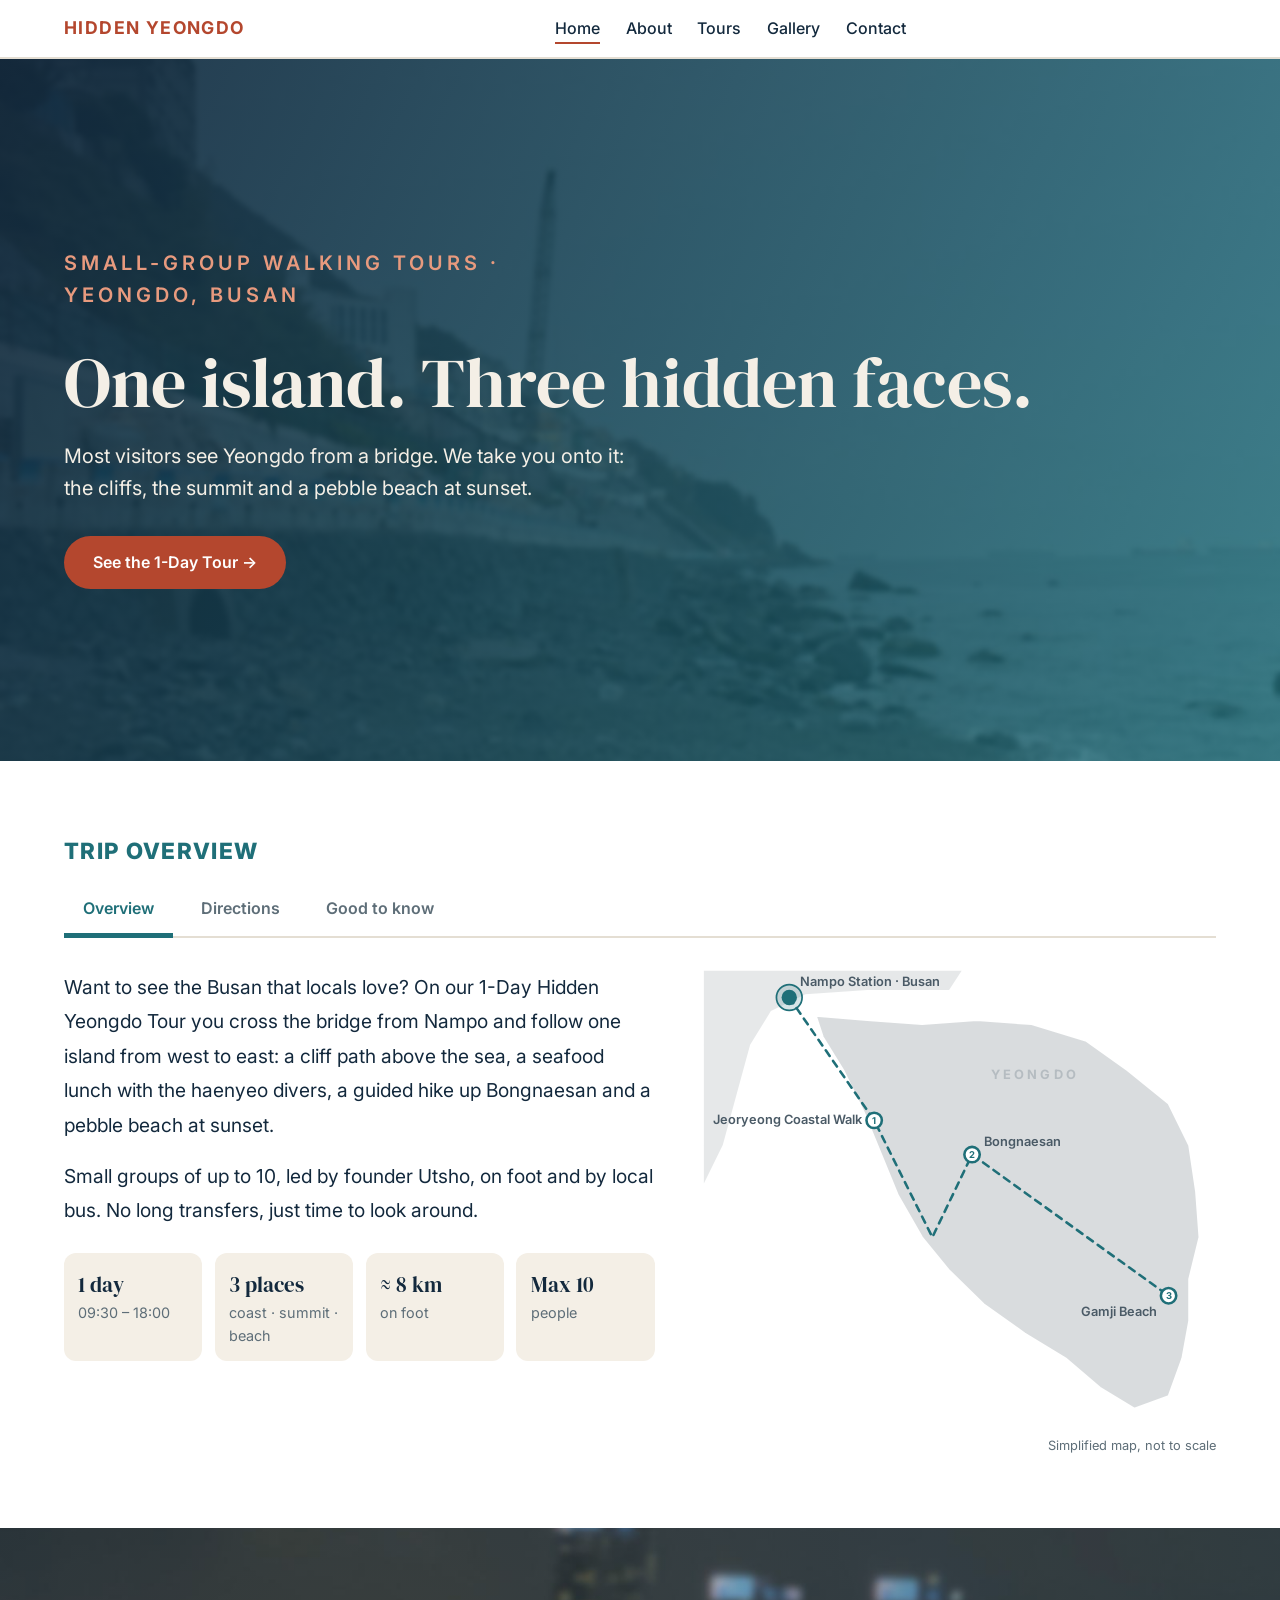
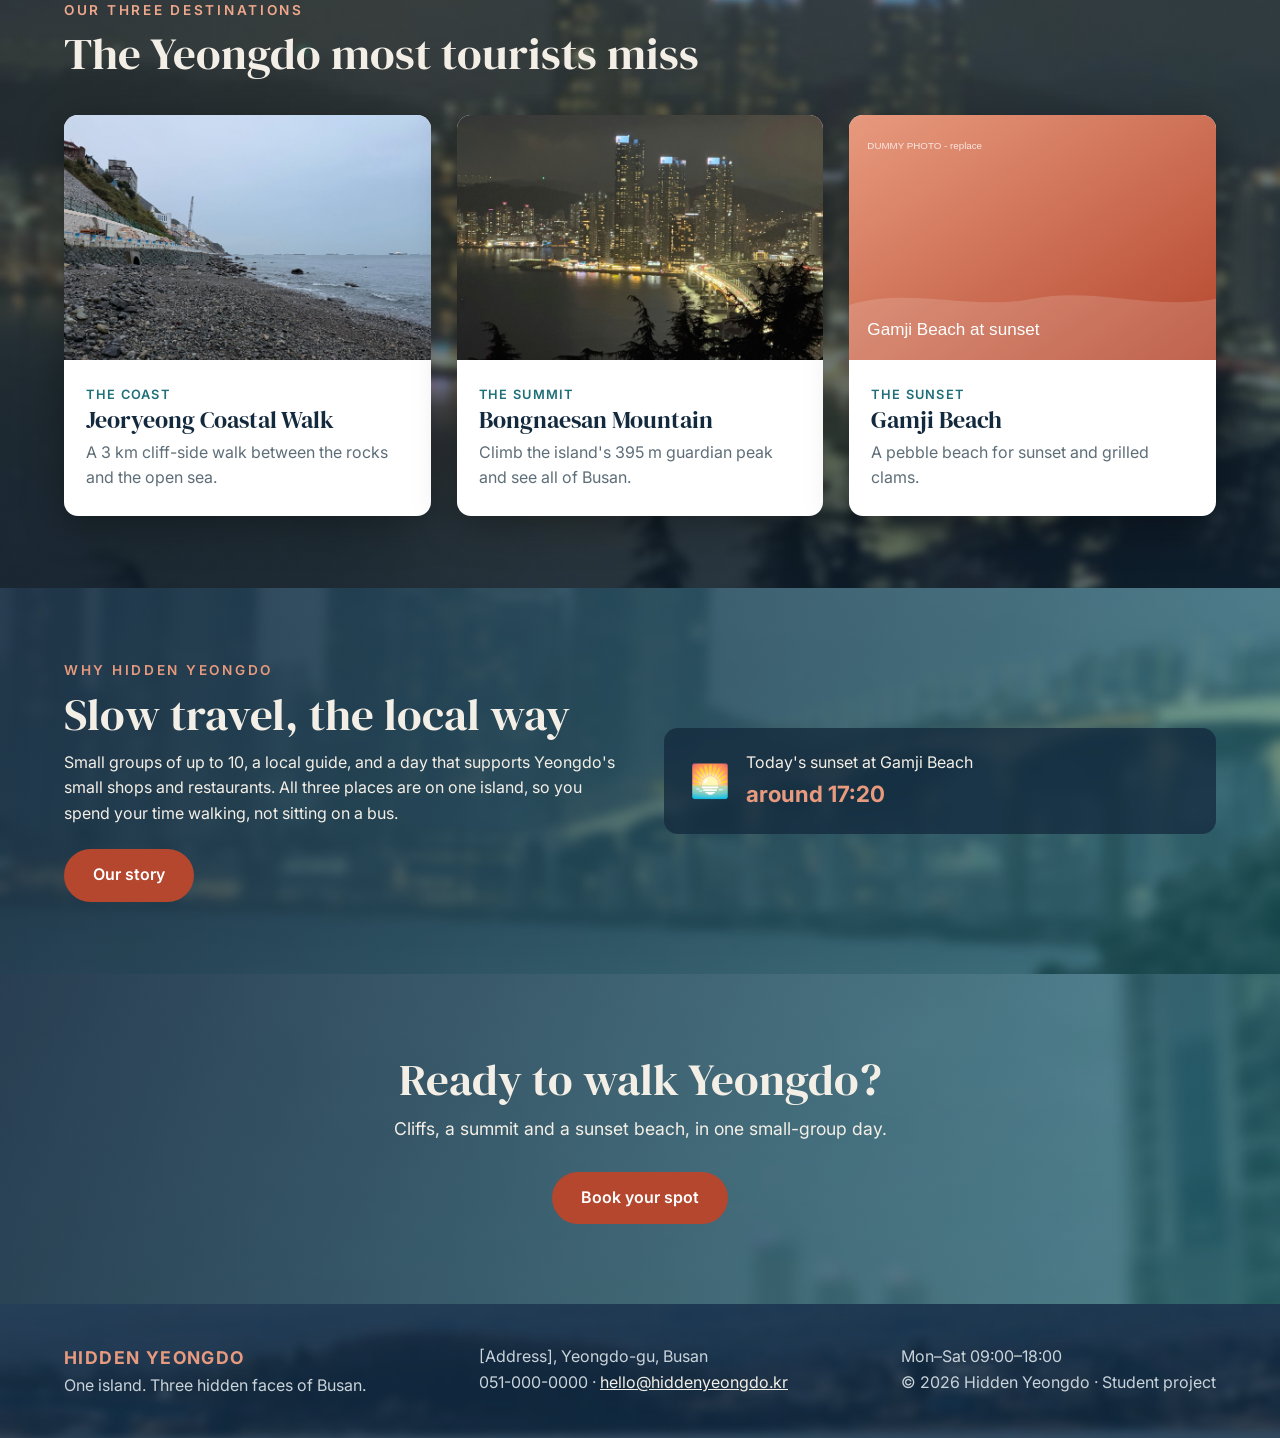
==== index.html @ 2b3ffefa "Add files via upload" ====
<!DOCTYPE html>
<html lang="en">
<head>
  <meta charset="UTF-8">
  <meta name="viewport" content="width=device-width, initial-scale=1.0">
  <title>Hidden Yeongdo | Hidden tours of Yeongdo, Busan</title>
  <meta name="description" content="Small-group walking tours to three hidden places on Yeongdo island, Busan.">
  <link rel="preconnect" href="https://fonts.googleapis.com">
  <link rel="stylesheet" href="https://fonts.googleapis.com/css2?family=DM+Serif+Display&family=Inter:wght@400;500;600;700&display=swap">
  <link rel="icon" href="images/favicon.svg" type="image/svg+xml">
  <link rel="stylesheet" href="css/style.css">
</head>
<body>
  <!-- ===== Shared header (same on every page) ===== -->
  <header class="site-header">
    <nav class="nav container" aria-label="Main navigation">
      <a class="logo" href="index.html">HIDDEN YEONGDO</a>
      <ul class="nav-links">
        <li><a href="index.html" class="active" aria-current="page">Home</a></li>
        <li><a href="about.html">About</a></li>
        <li><a href="packages.html">Tours</a></li>
        <li><a href="gallery.html">Gallery</a></li>
        <li><a href="contact.html">Contact</a></li>
      </ul>
      <div class="nav-tools">
        <button class="menu-btn" type="button" aria-label="Open menu" aria-expanded="false">☰</button>
      </div>
    </nav>
  </header>

  <main>
    <!-- Hero -->
    <section class="hero">
      <div class="container">
        <p class="eyebrow">Small-group walking tours · Yeongdo, Busan</p>
        <h1>One island. Three hidden faces.</h1>
        <p>Most visitors see Yeongdo from a bridge. We take you onto it: the cliffs, the summit and a pebble beach at sunset.</p>
        <a class="btn" href="packages.html">See the 1-Day Tour →</a>
      </div>
    </section>

    <!-- Trip overview: text + route map, with tabs (js/main.js part 10) -->
    <section class="trip-overview">
      <div class="container">
        <p class="eyebrow trip-eyebrow">Trip overview</p>
        <div class="tabs" role="tablist" aria-label="Trip overview">
          <button class="tab active" role="tab" aria-selected="true" aria-controls="tab-overview" id="t-overview">Overview</button>
          <button class="tab" role="tab" aria-selected="false" aria-controls="tab-directions" id="t-directions">Directions</button>
          <button class="tab" role="tab" aria-selected="false" aria-controls="tab-know" id="t-know">Good to know</button>
        </div>
        <div class="trip-grid">
          <div>
            <div class="tab-panel active" id="tab-overview" role="tabpanel" aria-labelledby="t-overview">
              <p class="trip-lead">Want to see the Busan that locals love? On our 1-Day Hidden Yeongdo Tour you cross the bridge from Nampo and follow one island from west to east: a cliff path above the sea, a seafood lunch with the haenyeo divers, a guided hike up Bongnaesan and a pebble beach at sunset.</p>
              <p class="trip-lead">Small groups of up to 10, led by founder Utsho, on foot and by local bus. No long transfers, just time to look around.</p>
              <ul class="trip-facts">
                <li><strong>1 day</strong>09:30 – 18:00</li>
                <li><strong>3 places</strong>coast · summit · beach</li>
                <li><strong>≈ 8 km</strong>on foot</li>
                <li><strong>Max 10</strong>people</li>
              </ul>
            </div>
            <div class="tab-panel" id="tab-directions" role="tabpanel" aria-labelledby="t-directions">
              <ol class="directions">
                <li><span class="dir-num">S</span><div><strong>Nampo Station, Exit 6</strong> (Line 1)<br>Meet your guide, then take a local bus across Yeongdo Bridge to the start of the coastal walk.</div></li>
                <li><span class="dir-num">1</span><div><strong>Jeoryeong Coastal Walk</strong><br>Start at the mosaic wall and walk south along the sea, about 2 hours. The walk ends at Jungni, where we stop for a seafood lunch with the haenyeo divers.</div></li>
                <li><span class="dir-num">2</span><div><strong>Bongnaesan</strong><br>A short ride up to the trailhead, then a guided hike to the 395 m summit and down the east side of the island.</div></li>
                <li><span class="dir-num">3</span><div><strong>Gamji Beach</strong><br>Local bus towards Taejongdae, then the promenade, grilled clams and sunset. Buses run back to Nampo.</div></li>
              </ol>
              <p class="dir-note">Want to plan it yourself? <a href="gallery.html#map-section">See all stops on the live map</a>.</p>
            </div>
            <div class="tab-panel" id="tab-know" role="tabpanel" aria-labelledby="t-know">
              <ul class="know-list">
                <li><strong>Shoes:</strong> trails and pebble beaches, so wear trainers or hiking shoes.</li>
                <li><strong>T-money card:</strong> bus fares are not included; charge your card before you come.</li>
                <li><strong>Rain plan:</strong> in heavy rain we skip the summit and add a café stop on the coast.</li>
                <li><strong>Respect locals:</strong> parts of the route pass homes; we keep groups small and quiet.</li>
              </ul>
            </div>
          </div>
          <figure class="trip-map-wrap">
          <svg class="trip-map" viewBox="0 0 600 537" role="img" aria-label="Map of Yeongdo island with the tour route from Nampo Station to Jeoryeong Coastal Walk, Bongnaesan and Gamji Beach">
            <path d="M0.0,0.0 L304.0,0.0 L288.0,24.4 L192.0,24.4 L120.0,29.3 L80.0,48.8 L56.0,87.8 L40.0,146.4 L24.0,205.0 L0.0,253.8 Z" class="land land-main"/>
            <path d="M132.0,53.7 L192.0,58.6 L256.0,63.4 L320.0,58.6 L384.0,63.4 L448.0,83.0 L496.0,117.1 L544.0,156.2 L568.0,205.0 L576.0,258.6 L580.0,312.3 L568.0,361.1 L568.0,409.9 L560.0,453.8 L544.0,497.8 L504.0,512.4 L464.0,488.0 L424.0,453.8 L376.0,424.6 L328.0,390.4 L288.0,351.4 L256.0,312.3 L228.0,263.5 L208.0,214.7 L188.0,165.9 L164.0,117.1 L140.0,78.1 Z" class="land"/>
            <text x="336.0" y="126.9" class="map-area">YEONGDO</text>
            <path d="M100.8,32.2 L200.0,175.7 L268.0,312.3 L314.4,215.7 L544.0,380.6" class="route"/>
            <circle cx="100.8" cy="32.2" r="15" class="pin-ring"/><circle cx="100.8" cy="32.2" r="9" class="pin"/>
            <text x="112.8" y="18.200000000000003" text-anchor="start" class="map-label">Nampo Station · Busan</text>
            <circle cx="200.0" cy="175.7" r="9" class="stop-dot"/><text x="200.0" y="179.7" class="stop-num">1</text>
            <text x="186.0" y="179.7" text-anchor="end" class="map-label">Jeoryeong Coastal Walk</text>
            <circle cx="314.4" cy="215.7" r="9" class="stop-dot"/><text x="314.4" y="219.7" class="stop-num">2</text>
            <text x="328.4" y="205.7" text-anchor="start" class="map-label">Bongnaesan</text>
            <circle cx="544.0" cy="380.6" r="9" class="stop-dot"/><text x="544.0" y="384.6" class="stop-num">3</text>
            <text x="530.0" y="404.6" text-anchor="end" class="map-label">Gamji Beach</text>
          </svg>
            <figcaption>Simplified map, not to scale</figcaption>
          </figure>
        </div>
      </div>
    </section>

    <!-- Three destinations (blurred night view from Bongnaesan) -->
    <section class="bg-photo overlay-night" style="background-image: url('images/bg-destinations.jpg')">
      <div class="container">
        <div class="section-head">
          <p class="eyebrow">Our three destinations</p>
          <h2>The Yeongdo most tourists miss</h2>
        </div>
        <div class="cards">
          <article class="card">
            <img loading="lazy" src="images/jeoryeong-1.jpg" alt="Pebble shore and cliffs on the Jeoryeong Coastal Walk">
            <div class="card-body">
              <p class="tag">The coast</p>
              <h3>Jeoryeong Coastal Walk</h3>
              <p>A 3 km cliff-side walk between the rocks and the open sea.</p>
            </div>
          </article>
          <article class="card">
            <img loading="lazy" src="images/bongnaesan-1.jpg" alt="Night view of Namhang Bridge and Songdo from Bongnaesan">
            <div class="card-body">
              <p class="tag">The summit</p>
              <h3>Bongnaesan Mountain</h3>
              <p>Climb the island's 395 m guardian peak and see all of Busan.</p>
            </div>
          </article>
          <article class="card">
            <img loading="lazy" src="images/gamji-1.svg" alt="Gamji Beach at sunset">
            <div class="card-body">
              <p class="tag">The sunset</p>
              <h3>Gamji Beach</h3>
              <p>A pebble beach for sunset and grilled clams.</p>
            </div>
          </article>
        </div>
      </div>
    </section>

    <!-- Why us + sunset widget -->
    <section class="bg-photo overlay-dark" style="background-image: url('images/bg-why.jpg')">
      <div class="container split">
        <div>
          <p class="eyebrow">Why Hidden Yeongdo</p>
          <h2>Slow travel, the local way</h2>
          <p>Small groups of up to 10, a local guide, and a day that supports Yeongdo's small shops and restaurants. All three places are on one island, so you spend your time walking, not sitting on a bus.</p>
          <p style="margin-top:1.4rem"><a class="btn" href="about.html">Our story</a></p>
        </div>
        <div class="sunset-box">
          <span style="font-size:2rem">🌅</span>
          <div>
            <p>Today's sunset at Gamji Beach</p>
            <strong id="sunset-time">loading…</strong>
          </div>
        </div>
      </div>
    </section>

    <!-- Call to action band (blurred photo background) -->
    <section class="bg-photo overlay-dark cta-band" style="background-image: url('images/bg-cta-home.jpg')">
      <div class="container">
        <h2>Ready to walk Yeongdo?</h2>
        <p>Cliffs, a summit and a sunset beach, in one small-group day.</p>
        <a class="btn" href="contact.html">Book your spot</a>
      </div>
    </section>
  </main>

  <!-- ===== Shared footer ===== -->
  <footer class="site-footer bg-photo overlay-footer" style="background-image: url('images/bg-footer.jpg')">
    <div class="container footer-grid">
      <div>
        <a class="logo" href="index.html">HIDDEN YEONGDO</a>
        <p>One island. Three hidden faces of Busan.</p>
      </div>
      <div>
        <p>[Address], Yeongdo-gu, Busan</p>
        <p>051-000-0000 · <a href="mailto:hello@hiddenyeongdo.kr">hello@hiddenyeongdo.kr</a></p>
      </div>
      <div>
        <p>Mon–Sat 09:00–18:00</p>
        <p>&copy; <span id="year">2026</span> Hidden Yeongdo · Student project</p>
      </div>
    </div>
  </footer>

  <script src="js/main.js"></script>
</body>
</html>
---- css/style.css ----
/* =========================================================
   Hidden Yeongdo – main stylesheet
   Sections: 1. Variables  2. Base  3. Header/Nav  4. Hero
   5. Cards  6. Sections & utilities  7. Timeline  8. Gallery
   9. Lightbox  10. Map  11. Forms  12. Footer  13. Responsive
   ========================================================= */

/* 1. Variables (colours come from the island: sea, coast, rust, sand) */
:root {
  --sea: #13293d;
  --teal: #1f6f78;
  --rust: #b4472e;
  --sand: #f4efe6;
  --sand-dark: #e4ded3;
  --muted: #5e6e78;
  --white: #ffffff;
  --radius: 14px;
  --shadow: 0 6px 20px rgba(19, 41, 61, 0.12);
  --max: 1160px;
  --font-head: "DM Serif Display", Georgia, serif;
  --font-body: "Inter", Arial, sans-serif;
}

/* 2. Base */
* { box-sizing: border-box; margin: 0; padding: 0; }
html { scroll-behavior: smooth; }
body {
  font-family: var(--font-body);
  color: var(--sea);
  background: var(--sand);
  line-height: 1.6;
}
img { max-width: 100%; display: block; }
a { color: var(--teal); }
h1, h2, h3 { font-family: var(--font-head); font-weight: 400; line-height: 1.15; }
h1 { font-size: clamp(2.4rem, 6vw, 4.4rem); }
h2 { font-size: clamp(1.9rem, 4vw, 2.8rem); margin-bottom: 0.6rem; }
h3 { font-size: 1.5rem; }
.container { width: 90%; max-width: var(--max); margin: 0 auto; }
.eyebrow {
  font-size: 0.85rem; letter-spacing: 0.2em; text-transform: uppercase;
  font-weight: 600; color: var(--rust); margin-bottom: 0.4rem;
}

/* 3. Header / navigation */
.site-header {
  position: sticky; top: 0; z-index: 100;
  background: var(--white); border-bottom: 2px solid var(--sand-dark);
}
.nav { display: flex; align-items: center; justify-content: space-between; padding: 0.9rem 0; gap: 1rem; }
.logo { font-weight: 700; letter-spacing: 0.08em; color: var(--rust); text-decoration: none; font-size: 1.1rem; }
.nav-links { display: flex; list-style: none; gap: 1.6rem; }
.nav-links a { text-decoration: none; color: var(--sea); font-weight: 500; padding-bottom: 4px; }
.nav-links a:hover, .nav-links a.active { border-bottom: 2px solid var(--rust); }
.nav-tools { display: flex; align-items: center; gap: 0.6rem; }
.menu-btn {
  border: 2px solid var(--sea); background: none; color: var(--sea);
  border-radius: 999px; padding: 0.3rem 0.8rem; font: inherit; cursor: pointer;
}
.menu-btn { display: none; font-size: 1.2rem; line-height: 1; }

/* 4. Hero */
.hero {
  min-height: 78vh; display: flex; align-items: center; color: var(--sand);
  background: linear-gradient(120deg, rgba(19,41,61,0.92), rgba(31,111,120,0.75)),
              url("../images/hero-blur.jpg") center / cover;
}
.hero p { font-size: 1.25rem; max-width: 560px; margin: 1rem 0 2rem; }
.hero .eyebrow { color: #e89a7e; }
.page-hero { padding: 4.5rem 0 3rem; background: var(--sea); color: var(--sand); }
.page-hero .eyebrow { color: #e89a7e; }
.page-hero p { max-width: 640px; color: #c9d3da; }

/* Buttons */
.btn {
  display: inline-block; background: var(--rust); color: var(--white);
  padding: 0.85rem 1.8rem; border-radius: 999px; text-decoration: none;
  font-weight: 600; border: none; font: inherit; font-weight: 600; cursor: pointer;
  transition: transform 0.2s, background 0.2s;
}
.btn:hover { transform: translateY(-2px); background: #9b3a24; }
.btn-outline { background: none; border: 2px solid var(--sand); }

/* 5. Cards (destinations, values, team) */
.cards { display: grid; grid-template-columns: repeat(3, 1fr); gap: 1.6rem; }
.card {
  background: var(--white); border-radius: var(--radius); overflow: hidden;
  box-shadow: var(--shadow); transition: transform 0.25s;
}
.card:hover { transform: translateY(-6px); }
.card img { aspect-ratio: 3 / 2; object-fit: cover; width: 100%; }
.card-body { padding: 1.2rem 1.4rem 1.6rem; }
.card-body .tag { font-size: 0.8rem; font-weight: 600; color: var(--teal); text-transform: uppercase; letter-spacing: 0.1em; }
.card-body p { color: var(--muted); margin-top: 0.4rem; }

/* 6. Sections & utilities */
section { padding: 4.5rem 0; }
.section-white { background: var(--white); }
.section-head { margin-bottom: 2.2rem; max-width: 680px; }
.split { display: grid; grid-template-columns: 1fr 1fr; gap: 3rem; align-items: center; }
.split img { border-radius: var(--radius); box-shadow: var(--shadow); }
.facts { list-style: none; margin-top: 1rem; }
.facts li { padding: 0.7rem 0; border-top: 1px solid var(--sand-dark); }
.facts li strong { color: var(--teal); display: inline-block; min-width: 110px; }
.team .avatar {
  width: 110px; height: 110px; border-radius: 50%; margin: 1.6rem auto 0;
  display: grid; place-items: center; font-size: 2rem; color: var(--white); font-weight: 700;
}
.team .card-body { text-align: center; }
.value-icon { font-size: 2rem; }
.sunset-box {
  background: var(--sea); color: var(--sand); border-radius: var(--radius);
  padding: 1.4rem 1.6rem; display: flex; gap: 1rem; align-items: center; flex-wrap: wrap;
}
.sunset-box strong { color: #e89a7e; font-size: 1.4rem; }

/* 7. Itinerary timeline (packages page) */
.package-head {
  display: flex; flex-wrap: wrap; align-items: center; justify-content: space-between;
  gap: 1rem; background: var(--white); padding: 1.6rem 2rem; border-radius: var(--radius);
  box-shadow: var(--shadow); margin-bottom: 2rem;
}
.price { font-size: 1.6rem; font-weight: 700; color: var(--rust); }
.package-layout { display: grid; grid-template-columns: 2fr 1fr; gap: 2rem; align-items: start; }
.timeline { list-style: none; border-left: 4px solid var(--teal); padding-left: 1.4rem; }
.stop { position: relative; background: var(--white); border-radius: var(--radius); margin-bottom: 1rem; box-shadow: var(--shadow); }
.stop::before {
  content: ""; position: absolute; left: -2.05rem; top: 1.3rem;
  width: 18px; height: 18px; border-radius: 50%; background: var(--rust); border: 3px solid var(--sand);
}
.stop-toggle {
  width: 100%; display: flex; align-items: center; gap: 1rem; text-align: left;
  background: none; border: none; font: inherit; color: inherit; padding: 1rem 1.2rem; cursor: pointer;
}
.stop-time { background: var(--teal); color: var(--white); border-radius: 8px; padding: 0.2rem 0.6rem; font-weight: 600; }
.stop-place { flex: 1; font-weight: 700; }
.stop-dur { color: var(--muted); }
.stop-arrow { transition: transform 0.25s; }
.stop.open .stop-arrow { transform: rotate(180deg); }
.stop-detail { display: none; padding: 0 1.2rem 1.2rem; color: var(--muted); }
.stop.open .stop-detail { display: block; }
.side-box { background: var(--white); border-radius: var(--radius); padding: 1.6rem; box-shadow: var(--shadow); }
.side-box ul { padding-left: 1.2rem; margin: 0.4rem 0 1.2rem; }
.side-box h3 { font-family: var(--font-body); font-size: 1.05rem; font-weight: 700; }
.inc { color: var(--teal); }
.exc { color: var(--rust); }

/* 8. Gallery */
.filters { display: flex; flex-wrap: wrap; gap: 0.6rem; margin-bottom: 1.6rem; }
.filter-btn {
  border: none; background: var(--sand-dark); color: var(--sea); font: inherit;
  padding: 0.45rem 1.2rem; border-radius: 999px; cursor: pointer;
}
.filter-btn.active { background: var(--sea); color: var(--sand); }
.gallery-grid { display: grid; grid-template-columns: repeat(3, 1fr); gap: 1rem; }
.gallery-item { border: none; padding: 0; background: none; cursor: zoom-in; border-radius: 10px; overflow: hidden; }
.gallery-item img { aspect-ratio: 3 / 2; object-fit: cover; width: 100%; transition: transform 0.3s; }
.gallery-item:hover img { transform: scale(1.05); }
.gallery-item.hide { display: none; }
.media-grid { display: grid; grid-template-columns: repeat(3, 1fr); gap: 1.4rem; margin-top: 2.5rem; }
.media-card { background: var(--sea); color: var(--sand); border-radius: var(--radius); padding: 1.4rem; }
.media-card video, .media-card audio { width: 100%; margin-top: 0.8rem; }
.media-card .soon { margin-top: 0.8rem; font-size: 0.9rem; color: #c9d3da; }

/* 9. Lightbox */
.lightbox {
  position: fixed; inset: 0; background: rgba(10, 20, 30, 0.92); z-index: 200;
  display: none; align-items: center; justify-content: center; flex-direction: column; gap: 1rem; padding: 2rem;
}
.lightbox.open { display: flex; }
.lightbox img { max-height: 78vh; border-radius: 10px; }
.lightbox p { color: var(--sand); }
.lb-btn {
  position: absolute; background: none; border: none; color: var(--sand);
  font-size: 2.4rem; cursor: pointer; padding: 0.5rem 1rem;
}
.lb-close { top: 1rem; right: 1.2rem; }
.lb-prev { left: 1rem; top: 50%; }
.lb-next { right: 1rem; top: 50%; }

/* 10. Map (Leaflet + OpenStreetMap) */
#map { height: 440px; border-radius: var(--radius); box-shadow: var(--shadow); z-index: 1; }

/* 11. Forms */
.contact-layout { display: grid; grid-template-columns: 1.4fr 1fr; gap: 2.4rem; align-items: start; }
.form-group { margin-bottom: 1.1rem; }
label { display: block; font-weight: 600; margin-bottom: 0.3rem; }
input, select, textarea {
  width: 100%; padding: 0.75rem 0.9rem; font: inherit; color: var(--sea);
  border: 2px solid #c9c1b3; border-radius: 10px; background: var(--white);
}
input:focus, select:focus, textarea:focus { outline: none; border-color: var(--teal); }
.invalid { border-color: var(--rust); }
.error { color: var(--rust); font-size: 0.9rem; min-height: 1.2em; margin-top: 0.2rem; }
.success {
  display: none; background: var(--teal); color: var(--white);
  padding: 1rem 1.2rem; border-radius: 10px; margin-top: 1rem;
}
.success.show { display: block; }
.info-box { background: var(--white); border-radius: var(--radius); padding: 1.8rem; box-shadow: var(--shadow); }
.info-box p { margin-bottom: 0.8rem; }

/* 12. Footer */
.site-footer { background: var(--sea); color: #c9d3da; padding: 2.5rem 0; }
.footer-grid { display: flex; flex-wrap: wrap; justify-content: space-between; gap: 1.5rem; }
.site-footer a { color: var(--sand); }
.site-footer .logo { color: #e89a7e; }

/* 13. Responsive: tablet and mobile */
@media (max-width: 900px) {
  .cards, .gallery-grid, .media-grid { grid-template-columns: repeat(2, 1fr); }
  .split, .package-layout, .contact-layout { grid-template-columns: 1fr; }
}
@media (max-width: 768px) {
  .menu-btn { display: block; }
  .nav { flex-wrap: wrap; }
  .nav-links {
    display: none; width: 100%; flex-direction: column; gap: 0.8rem; padding: 0.8rem 0;
    order: 3; /* move the menu below the logo row */
  }
  .nav-links.open { display: flex; }
}
@media (max-width: 560px) {
  .cards, .gallery-grid, .media-grid { grid-template-columns: 1fr; }
  section { padding: 3rem 0; }
}

/* Portrait video in the media card */
.media-card video { max-height: 420px; background: #000; border-radius: 10px; object-fit: contain; }
/* Portrait photos fill the grid tile without stretching */
.gallery-item img { object-position: center; }
.media-grid { align-items: start; }

/* ---------- Blurred photo backgrounds ----------
   The photos are blurred in advance (smaller files, faster pages).
   A dark gradient on top keeps the white text readable. */
.page-hero {
  position: relative;
  background-size: cover;
  background-position: center;
  padding: 6rem 0 4.5rem;
}
.page-hero::before {
  content: "";
  position: absolute; inset: 0;
  background: linear-gradient(120deg, rgba(19,41,61,0.88), rgba(19,41,61,0.55));
}
.page-hero .container { position: relative; } /* text above the overlay */

/* Founder photo + team avatar */
.founder img { max-height: 560px; width: 100%; object-fit: cover; object-position: top; }
.avatar-img {
  width: 110px; height: 110px; border-radius: 50%; object-fit: cover;
  margin: 1.6rem auto 0; border: 4px solid var(--sand);
}
/* the card rule above makes images 3:2 – keep the avatar round */
.card .avatar-img { width: 110px; height: 110px; aspect-ratio: 1 / 1; }

/* Founder section: blurred photo background with a dark overlay */
.founder-section { position: relative; background-size: cover; background-position: center; color: var(--sand); }
.founder-section::before {
  content: ""; position: absolute; inset: 0;
  background: linear-gradient(90deg, rgba(19,41,61,0.15), rgba(19,41,61,0.75));
}
.founder-section .container { position: relative; }
.founder-section .eyebrow { color: #e89a7e; }
.founder-section p { color: #e6ecef; }

/* =========================================================
   Reusable blurred-photo backgrounds
   Usage: <section class="bg-photo overlay-dark" style="background-image:url('images/x.jpg')">
   The photos are blurred in advance; ::before adds a colour layer on top.
   ========================================================= */
.bg-photo { position: relative; background-size: cover; background-position: center; }
.bg-photo::before { content: ""; position: absolute; inset: 0; }
.bg-photo > .container { position: relative; } /* keep content above the layer */
.overlay-dark::before { background: linear-gradient(120deg, rgba(19,41,61,0.85), rgba(31,111,120,0.6)); }
.overlay-dark, .overlay-dark p { color: var(--sand); }
.overlay-dark .eyebrow { color: #e89a7e; }
.overlay-dark .sunset-box { background: rgba(19,41,61,0.75); backdrop-filter: blur(4px); }
.overlay-light::before { background: linear-gradient(180deg, rgba(244,239,230,0.72) 0%, rgba(244,239,230,0.45) 100%); }
.overlay-footer::before { background: rgba(19,41,61,0.72); }

/* Call-to-action band */
.cta-band { text-align: center; padding: 5rem 0; }
.cta-band p { margin: 0.6rem auto 1.8rem; max-width: 520px; font-size: 1.1rem; }

/* light sections: let the photo show, keep headings readable */
.overlay-light .section-head h2, .overlay-light .section-head .eyebrow { text-shadow: 0 1px 12px rgba(244,239,230,0.9); }
.founder-section { background-position: center 40%; }

/* Night bokeh backgrounds: heavily blurred night photos = soft glowing lights */
.overlay-night::before { background: radial-gradient(ellipse at 30% 20%, rgba(19,41,61,0.25), rgba(19,41,61,0.7)); }
.overlay-night .section-head, .overlay-night .section-head h2 { color: var(--sand); }
.overlay-night .eyebrow { color: #f0a88c; }
.overlay-night .section-head p { color: #dfe6ea; }

/* Cards on photo backgrounds keep dark text and get a soft glass edge */
.bg-photo .card { color: var(--sea); }
.bg-photo .card .card-body p { color: var(--muted); }
.bg-photo .card .card-body .tag { color: var(--teal); }
.overlay-night .card { box-shadow: 0 10px 40px rgba(0,0,0,0.35); }
.overlay-dark .card p { color: var(--muted); }
.overlay-night .section-head .eyebrow { color: #f0a88c; }

/* =========================================================
   Trip overview (home page): tabs + route map
   ========================================================= */
.trip-overview { background: var(--white); }
.trip-eyebrow { color: var(--teal); font-size: 1.4rem; font-weight: 800; letter-spacing: 0.06em; }
.tabs { display: flex; gap: 0.5rem; border-bottom: 2px solid var(--sand-dark); margin: 1rem 0 2rem; flex-wrap: wrap; }
.tab {
  background: none; border: none; font: inherit; font-weight: 600; color: var(--muted);
  padding: 0.7rem 1.2rem; cursor: pointer; border-bottom: 5px solid transparent; margin-bottom: -2px;
}
.tab:hover { color: var(--sea); }
.tab.active { color: var(--teal); border-bottom-color: var(--teal); }
.tab-panel { display: none; }
.tab-panel.active { display: block; animation: fadeIn 0.3s ease; }
@keyframes fadeIn { from { opacity: 0; transform: translateY(6px); } to { opacity: 1; transform: none; } }
.trip-grid { display: grid; grid-template-columns: 1.15fr 1fr; gap: 3rem; align-items: start; }
.trip-lead { font-size: 1.2rem; line-height: 1.8; margin-bottom: 1rem; }
.trip-facts { list-style: none; display: grid; grid-template-columns: repeat(4, 1fr); gap: 0.8rem; margin-top: 1.6rem; }
.trip-facts li { background: var(--sand); border-radius: 12px; padding: 0.9rem; color: var(--muted); font-size: 0.9rem; }
.trip-facts strong { display: block; color: var(--sea); font-size: 1.3rem; font-family: var(--font-head); font-weight: 400; }
.directions { list-style: none; }
.directions li { display: flex; gap: 1rem; padding: 0.9rem 0; border-bottom: 1px solid var(--sand-dark); }
.dir-num {
  flex: none; width: 34px; height: 34px; border-radius: 50%; display: grid; place-items: center;
  border: 2px solid var(--teal); color: var(--teal); font-weight: 700; background: var(--white);
}
.directions li:first-child .dir-num { background: var(--teal); color: var(--white); }
.dir-note { margin-top: 1rem; color: var(--muted); }
.know-list { list-style: none; }
.know-list li { padding: 0.8rem 0; border-bottom: 1px solid var(--sand-dark); }

/* The SVG map */
.trip-map-wrap { margin: 0; }
.trip-map { width: 100%; height: auto; display: block; }
.trip-map .land { fill: #d9dcde; stroke: #ffffff; stroke-width: 2; }
.trip-map .land-main { fill: #e6e8e9; }
.trip-map .map-area { fill: #b5bcc1; font: 700 15px var(--font-body); letter-spacing: 0.25em; }
.trip-map .route {
  fill: none; stroke: var(--teal); stroke-width: 3; stroke-dasharray: 8 7; stroke-linecap: round;
  animation: dash 30s linear infinite;   /* the dashes slowly "walk" along the route */
}
@keyframes dash { to { stroke-dashoffset: -600; } }
.trip-map .stop-dot { fill: #ffffff; stroke: var(--teal); stroke-width: 3; }
.trip-map .stop-num { fill: var(--teal); font: 700 11px var(--font-body); text-anchor: middle; }
.trip-map .pin { fill: var(--teal); }
.trip-map .pin-ring { fill: rgba(31,111,120,0.18); stroke: var(--teal); stroke-width: 2; }
.trip-map .map-label { fill: #4a5a66; font: 600 15px var(--font-body); }
.trip-map-wrap figcaption { text-align: right; font-size: 0.8rem; color: var(--muted); margin-top: 0.4rem; }

@media (max-width: 900px) {
  .trip-grid { grid-template-columns: 1fr; }
  .trip-facts { grid-template-columns: repeat(2, 1fr); }
}
/* Our story photo: keep tall phone photos from stretching the section */
.story img { width: 100%; max-height: 520px; object-fit: cover; }
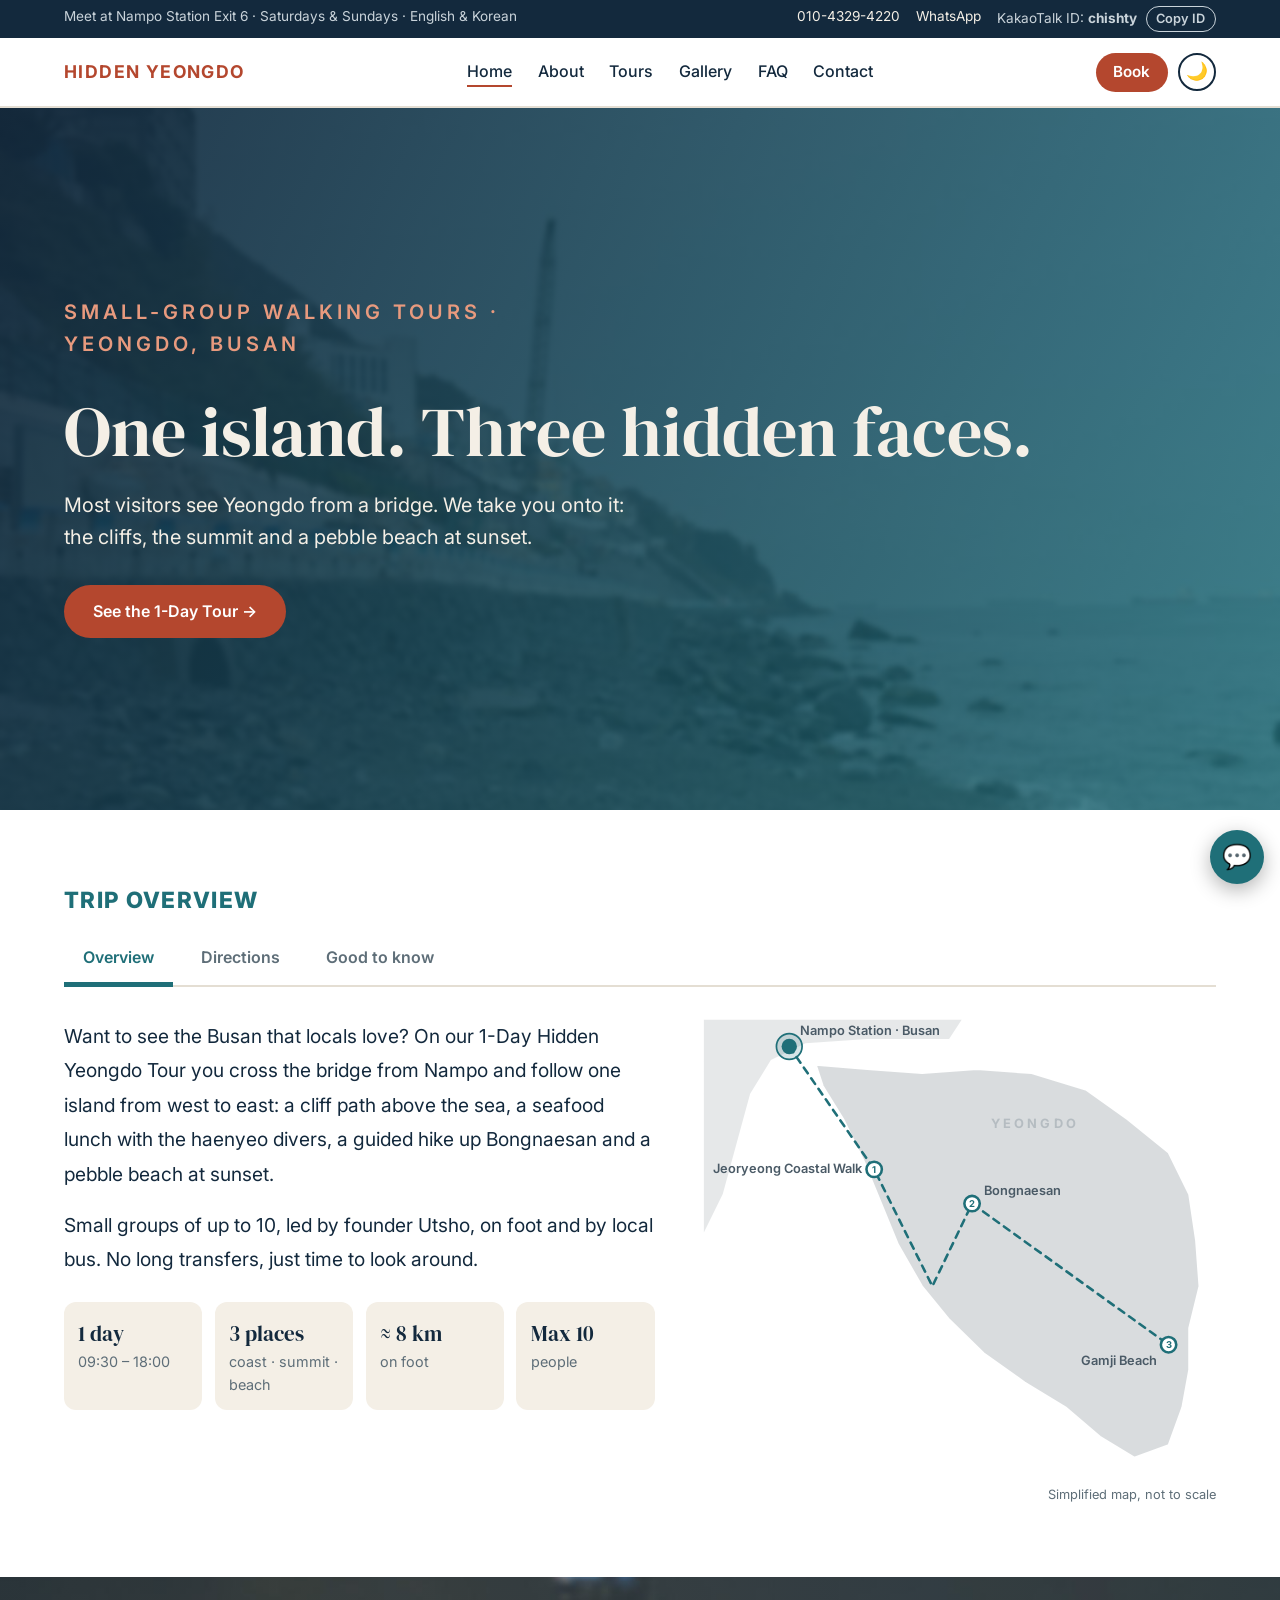
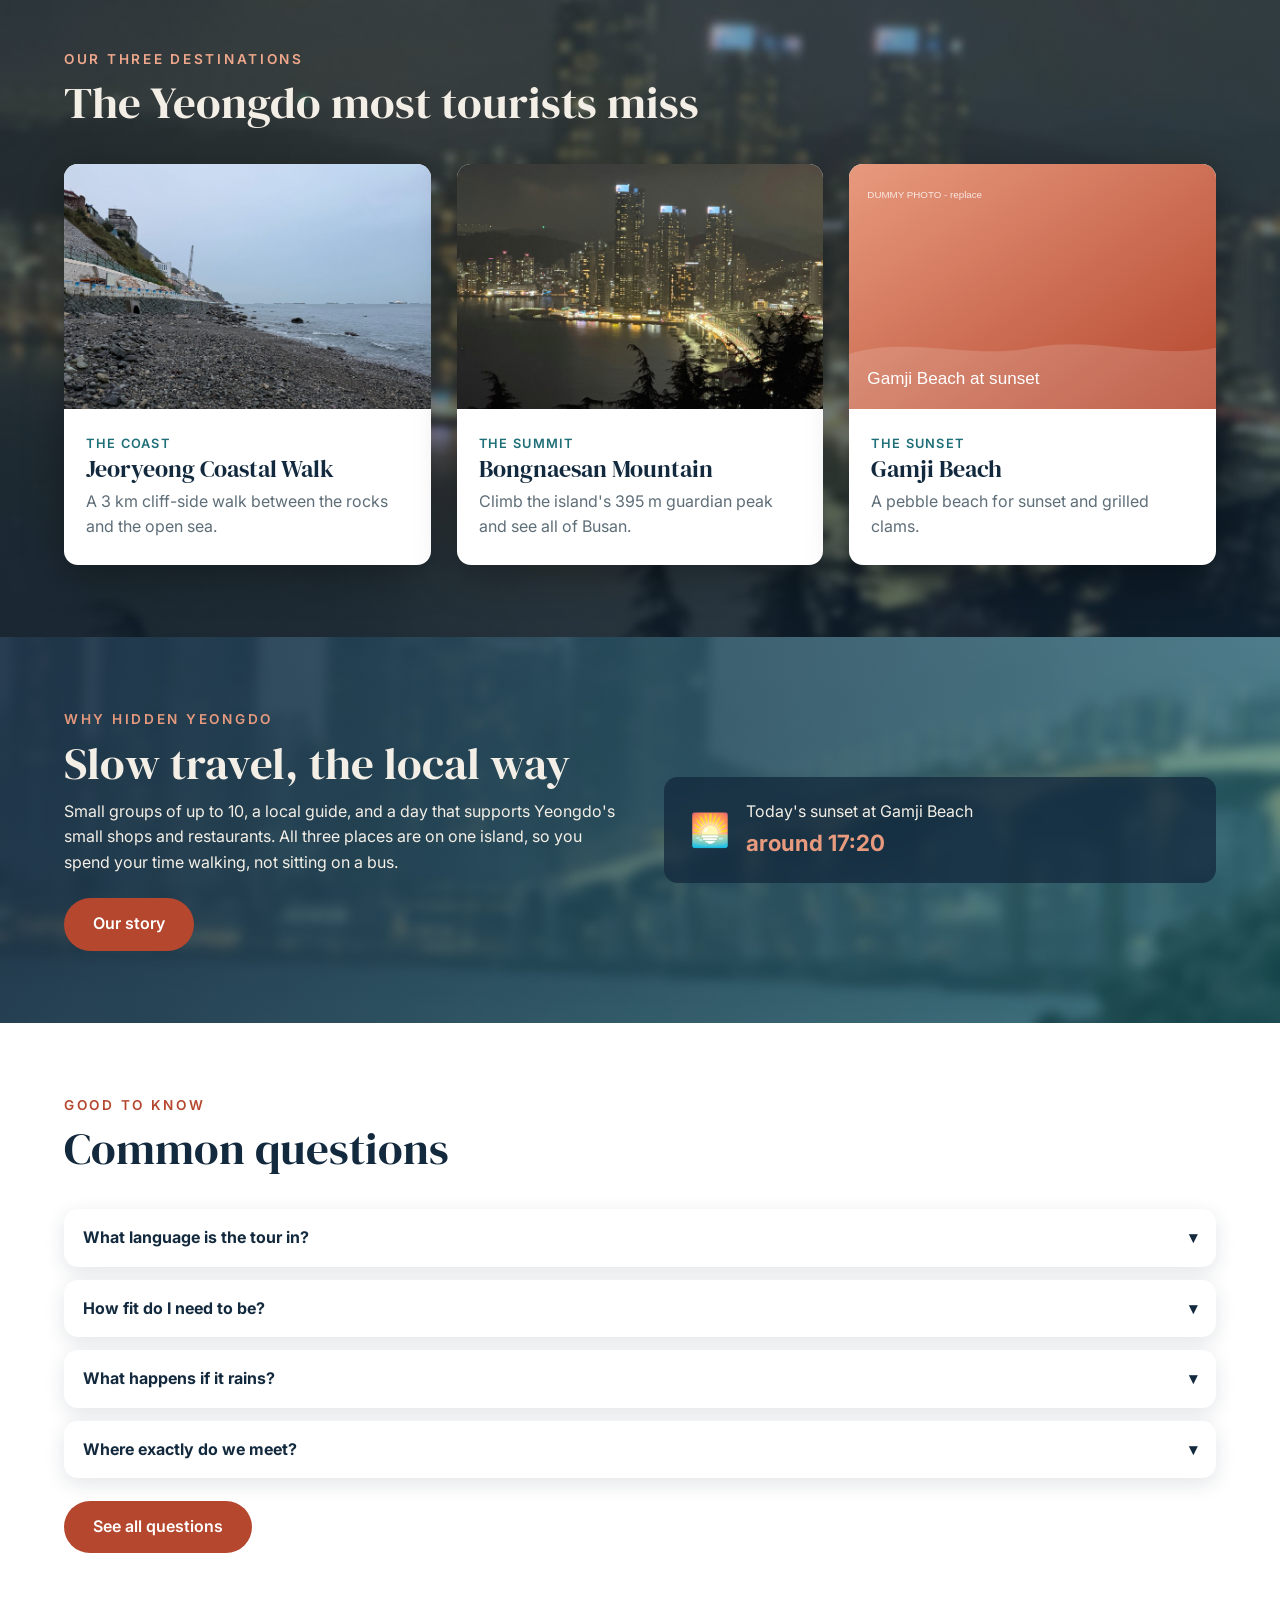
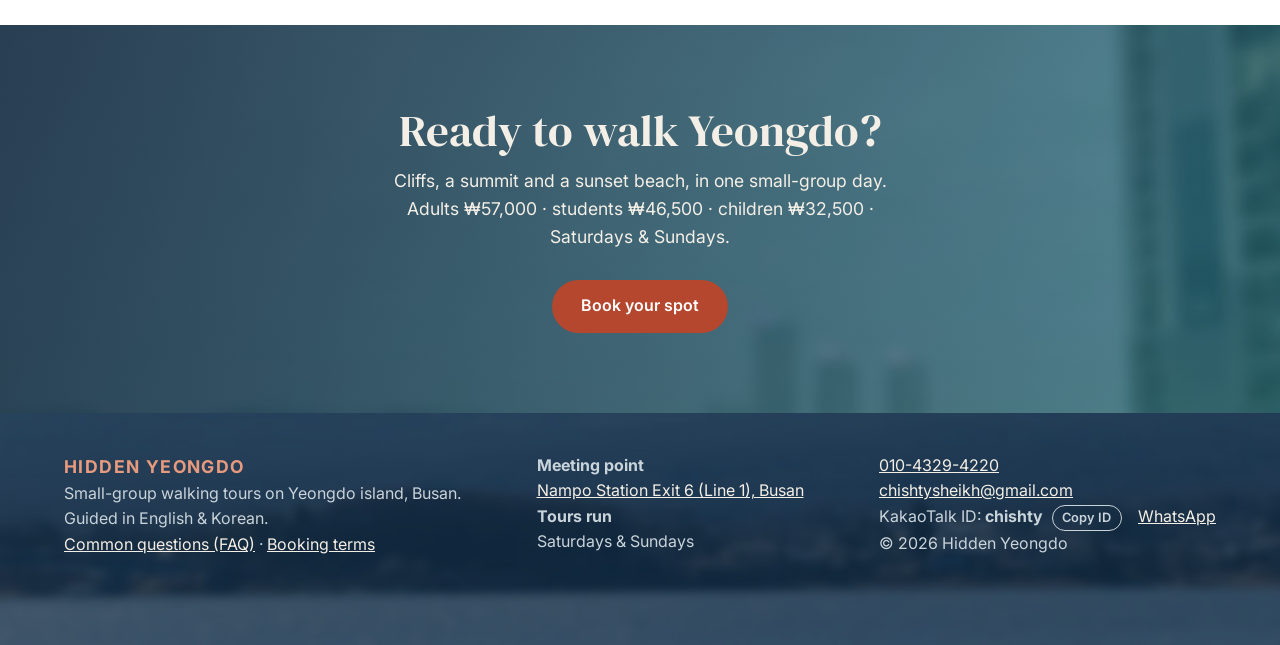
==== commit 3b933976: "Real-business update: contact info, prices, FAQ, night mode, Supabase backend - Phone 010-4329-4220," ====
--- a/index.html
+++ b/index.html
@@ -5,14 +5,58 @@
   <meta name="viewport" content="width=device-width, initial-scale=1.0">
   <title>Hidden Yeongdo | Hidden tours of Yeongdo, Busan</title>
   <meta name="description" content="Small-group walking tours to three hidden places on Yeongdo island, Busan.">
+  <link rel="canonical" href="https://chishtysheikh-sketch.github.io/Hidden-Yeongdo/">
+  <meta property="og:type" content="website">
+  <meta property="og:site_name" content="Hidden Yeongdo">
+  <meta property="og:title" content="Hidden Yeongdo | Hidden tours of Yeongdo, Busan">
+  <meta property="og:description" content="Small-group walking tours to three hidden places on Yeongdo island, Busan.">
+  <meta property="og:url" content="https://chishtysheikh-sketch.github.io/Hidden-Yeongdo/">
+  <meta property="og:image" content="https://chishtysheikh-sketch.github.io/Hidden-Yeongdo/images/hero.jpg">
+  <meta name="twitter:card" content="summary_large_image">
   <link rel="preconnect" href="https://fonts.googleapis.com">
   <link rel="stylesheet" href="https://fonts.googleapis.com/css2?family=DM+Serif+Display&family=Inter:wght@400;500;600;700&display=swap">
   <link rel="icon" href="images/favicon.svg" type="image/svg+xml">
+  <!-- Day/night mode: set the theme before the CSS loads so there is no white flash (see js/main.js part 11) -->
+  <script>
+    (function () {
+      var t = null;
+      try { t = localStorage.getItem("theme"); } catch (e) {}
+      if (t !== "day" && t !== "night") t = window.matchMedia && matchMedia("(prefers-color-scheme: dark)").matches ? "night" : "day";
+      document.documentElement.setAttribute("data-theme", t);
+    })();
+  </script>
   <link rel="stylesheet" href="css/style.css">
+  <script type="application/ld+json">
+  {
+    "@context": "https://schema.org",
+    "@type": "TravelAgency",
+    "@id": "https://chishtysheikh-sketch.github.io/Hidden-Yeongdo/#business",
+    "name": "Hidden Yeongdo",
+    "description": "Small-group walking tours on Yeongdo island, Busan, guided in English and Korean.",
+    "url": "https://chishtysheikh-sketch.github.io/Hidden-Yeongdo/",
+    "logo": "https://chishtysheikh-sketch.github.io/Hidden-Yeongdo/images/favicon.svg",
+    "image": "https://chishtysheikh-sketch.github.io/Hidden-Yeongdo/images/hero.jpg",
+    "email": "chishtysheikh@gmail.com",
+    "telephone": "+821043294220",
+    "priceRange": "₩32,500–₩57,000",
+    "currenciesAccepted": "KRW",
+    "knowsLanguage": ["en", "ko"],
+    "areaServed": {"@type": "City", "name": "Busan"},
+    "address": {"@type": "PostalAddress", "streetAddress": "Nampo Station Exit 6 (meeting point, no office)", "addressLocality": "Busan", "addressCountry": "KR"},
+    "hasMap": "https://map.naver.com/p/search/%EB%82%A8%ED%8F%AC%EC%97%AD%206%EB%B2%88%EC%B6%9C%EA%B5%AC",
+    "contactPoint": {"@type": "ContactPoint", "contactType": "reservations", "telephone": "+821043294220", "email": "chishtysheikh@gmail.com", "availableLanguage": ["English", "Korean"]}
+  }
+  </script>
 </head>
 <body>
   <!-- ===== Shared header (same on every page) ===== -->
   <header class="site-header">
+    <div class="topbar">
+      <div class="container topbar-inner">
+        <span>Meet at Nampo Station Exit 6 · Saturdays &amp; Sundays · English &amp; Korean</span>
+        <span class="topbar-links"><a href="tel:+821043294220">010-4329-4220</a><a href="https://wa.me/821043294220" target="_blank" rel="noopener">WhatsApp</a><span class="kakao">KakaoTalk ID: <strong>chishty</strong> <button type="button" class="copy-btn" data-copy="chishty">Copy ID</button></span></span>
+      </div>
+    </div>
     <nav class="nav container" aria-label="Main navigation">
       <a class="logo" href="index.html">HIDDEN YEONGDO</a>
       <ul class="nav-links">
@@ -20,9 +64,12 @@
         <li><a href="about.html">About</a></li>
         <li><a href="packages.html">Tours</a></li>
         <li><a href="gallery.html">Gallery</a></li>
+        <li><a href="faq.html">FAQ</a></li>
         <li><a href="contact.html">Contact</a></li>
       </ul>
       <div class="nav-tools">
+        <a class="btn btn-sm" href="contact.html">Book</a>
+        <button class="theme-btn" type="button" aria-pressed="false" aria-label="Switch to night mode">🌙</button>
         <button class="menu-btn" type="button" aria-label="Open menu" aria-expanded="false">☰</button>
       </div>
     </nav>
@@ -154,12 +201,41 @@
       </div>
     </section>
 
+    <!-- Top questions (full list on faq.html) -->
+    <section class="section-white">
+      <div class="container">
+        <div class="section-head">
+          <p class="eyebrow">Good to know</p>
+          <h2>Common questions</h2>
+        </div>
+        <ol class="faq-list">
+        <li class="faq-item" id="home-faq-language">
+          <h3><button class="faq-q" type="button" aria-expanded="false" aria-controls="home-faq-a-1" id="home-faq-q-1"><span>What language is the tour in?</span><span class="faq-arrow" aria-hidden="true">▾</span></button></h3>
+          <div class="faq-a" id="home-faq-a-1" role="region" aria-labelledby="home-faq-q-1" hidden><p>Tours are guided in English and Korean. Tell us which one you prefer when you book.</p></div>
+        </li>
+        <li class="faq-item" id="home-faq-fitness">
+          <h3><button class="faq-q" type="button" aria-expanded="false" aria-controls="home-faq-a-2" id="home-faq-q-2"><span>How fit do I need to be?</span><span class="faq-arrow" aria-hidden="true">▾</span></button></h3>
+          <div class="faq-a" id="home-faq-a-2" role="region" aria-labelledby="home-faq-q-2" hidden><p>You walk about 8 km during the day on coastal paths, stairs and pebble beaches, including a beginner-friendly hike to the 395 m summit of Bongnaesan. The longest parts are the 2-hour coastal walk and the hike of about 2¼ hours, with stops along the way. Comfortable trainers or hiking shoes are a must.</p></div>
+        </li>
+        <li class="faq-item" id="home-faq-rain">
+          <h3><button class="faq-q" type="button" aria-expanded="false" aria-controls="home-faq-a-3" id="home-faq-q-3"><span>What happens if it rains?</span><span class="faq-arrow" aria-hidden="true">▾</span></button></h3>
+          <div class="faq-a" id="home-faq-a-3" role="region" aria-labelledby="home-faq-q-3" hidden><p>In heavy rain we skip the summit and add a café stop on the coast instead. If the weather is unsafe, we move your tour to another date or give you a full refund. See our <a href="packages.html#booking-terms">booking terms</a>.</p></div>
+        </li>
+        <li class="faq-item" id="home-faq-meeting">
+          <h3><button class="faq-q" type="button" aria-expanded="false" aria-controls="home-faq-a-4" id="home-faq-q-4"><span>Where exactly do we meet?</span><span class="faq-arrow" aria-hidden="true">▾</span></button></h3>
+          <div class="faq-a" id="home-faq-a-4" role="region" aria-labelledby="home-faq-q-4" hidden><p>At Nampo Station Exit 6 (Busan Metro Line 1). The 1-Day Tour starts at 09:30. <a href="https://map.naver.com/p/search/%EB%82%A8%ED%8F%AC%EC%97%AD%206%EB%B2%88%EC%B6%9C%EA%B5%AC" target="_blank" rel="noopener">Open the meeting point in Naver Map</a>.</p></div>
+        </li>
+        </ol>
+        <p class="faq-more"><a class="btn" href="faq.html">See all questions</a></p>
+      </div>
+    </section>
+
     <!-- Call to action band (blurred photo background) -->
     <section class="bg-photo overlay-dark cta-band" style="background-image: url('images/bg-cta-home.jpg')">
       <div class="container">
         <h2>Ready to walk Yeongdo?</h2>
-        <p>Cliffs, a summit and a sunset beach, in one small-group day.</p>
-        <a class="btn" href="contact.html">Book your spot</a>
+        <p>Cliffs, a summit and a sunset beach, in one small-group day. Adults ₩57,000 · students ₩46,500 · children ₩32,500 · Saturdays &amp; Sundays.</p>
+        <a class="btn" href="contact.html?package=1day">Book your spot</a>
       </div>
     </section>
   </main>
@@ -169,19 +245,35 @@
     <div class="container footer-grid">
       <div>
         <a class="logo" href="index.html">HIDDEN YEONGDO</a>
-        <p>One island. Three hidden faces of Busan.</p>
+        <p>Small-group walking tours on Yeongdo island, Busan.</p>
+        <p>Guided in English &amp; Korean.</p>
+        <p><a href="faq.html">Common questions (FAQ)</a> · <a href="packages.html#booking-terms">Booking terms</a></p>
       </div>
       <div>
-        <p>[Address], Yeongdo-gu, Busan</p>
-        <p>051-000-0000 · <a href="mailto:hello@hiddenyeongdo.kr">hello@hiddenyeongdo.kr</a></p>
+        <p><strong>Meeting point</strong><br><a href="https://map.naver.com/p/search/%EB%82%A8%ED%8F%AC%EC%97%AD%206%EB%B2%88%EC%B6%9C%EA%B5%AC" target="_blank" rel="noopener">Nampo Station Exit 6 (Line 1), Busan</a></p>
+        <p><strong>Tours run</strong><br>Saturdays &amp; Sundays</p>
       </div>
       <div>
-        <p>Mon–Sat 09:00–18:00</p>
-        <p>&copy; <span id="year">2026</span> Hidden Yeongdo · Student project</p>
+        <p><a href="tel:+821043294220">010-4329-4220</a><br><a href="mailto:chishtysheikh@gmail.com">chishtysheikh@gmail.com</a></p>
+        <p class="footer-social"><span class="kakao">KakaoTalk ID: <strong>chishty</strong> <button type="button" class="copy-btn" data-copy="chishty">Copy ID</button></span><a href="https://wa.me/821043294220" target="_blank" rel="noopener">WhatsApp</a></p>
+        <p>&copy; <span id="year">2026</span> Hidden Yeongdo</p>
       </div>
     </div>
   </footer>
 
+  <!-- Floating contact button (js/main.js part 12) + live chat (js/chat.js) -->
+  <div class="fab">
+    <div class="fab-menu" id="fab-menu" hidden>
+      <button type="button" class="fab-chat" hidden>💬 Live chat</button>
+      <a href="tel:+821043294220">📞 Call 010-4329-4220</a>
+      <div>💬 <span class="kakao">KakaoTalk ID: <strong>chishty</strong> <button type="button" class="copy-btn" data-copy="chishty">Copy ID</button></span></div>
+      <a href="mailto:chishtysheikh@gmail.com">✉️ Email us</a>
+    </div>
+    <button class="fab-btn" type="button" aria-expanded="false" aria-controls="fab-menu" aria-label="Contact us: chat, call or KakaoTalk"><span class="fab-icon" aria-hidden="true">💬</span><span class="fab-badge" hidden></span></button>
+  </div>
+
+  <script src="js/supabase.js"></script>
   <script src="js/main.js"></script>
+  <script src="js/chat.js"></script>
 </body>
 </html>
--- a/css/style.css
+++ b/css/style.css
@@ -3,6 +3,8 @@
    Sections: 1. Variables  2. Base  3. Header/Nav  4. Hero
    5. Cards  6. Sections & utilities  7. Timeline  8. Gallery
    9. Lightbox  10. Map  11. Forms  12. Footer  13. Responsive
+   Later: contact bar & booking form, 14. Night mode, 15. FAQ,
+   16. Floating contact button
    ========================================================= */
 
 /* 1. Variables (colours come from the island: sea, coast, rust, sand) */
@@ -19,6 +21,12 @@
   --max: 1160px;
   --font-head: "DM Serif Display", Georgia, serif;
   --font-body: "Inter", Arial, sans-serif;
+  /* these two never change with the theme: dark photo bands, footer, top bar */
+  --navy: #13293d;
+  --cream: #f4efe6;
+  --input-border: #c9c1b3;
+  --btn-text: #ffffff;
+  color-scheme: light;
 }
 
 /* 2. Base */
@@ -61,25 +69,25 @@
 
 /* 4. Hero */
 .hero {
-  min-height: 78vh; display: flex; align-items: center; color: var(--sand);
+  min-height: 78vh; display: flex; align-items: center; color: var(--cream);
   background: linear-gradient(120deg, rgba(19,41,61,0.92), rgba(31,111,120,0.75)),
               url("../images/hero-blur.jpg") center / cover;
 }
 .hero p { font-size: 1.25rem; max-width: 560px; margin: 1rem 0 2rem; }
 .hero .eyebrow { color: #e89a7e; }
-.page-hero { padding: 4.5rem 0 3rem; background: var(--sea); color: var(--sand); }
+.page-hero { padding: 4.5rem 0 3rem; background: var(--navy); color: var(--cream); }
 .page-hero .eyebrow { color: #e89a7e; }
 .page-hero p { max-width: 640px; color: #c9d3da; }
 
 /* Buttons */
 .btn {
-  display: inline-block; background: var(--rust); color: var(--white);
+  display: inline-block; background: var(--rust); color: var(--btn-text);
   padding: 0.85rem 1.8rem; border-radius: 999px; text-decoration: none;
   font-weight: 600; border: none; font: inherit; font-weight: 600; cursor: pointer;
   transition: transform 0.2s, background 0.2s;
 }
 .btn:hover { transform: translateY(-2px); background: #9b3a24; }
-.btn-outline { background: none; border: 2px solid var(--sand); }
+.btn-outline { background: none; border: 2px solid var(--cream); }
 
 /* 5. Cards (destinations, values, team) */
 .cards { display: grid; grid-template-columns: repeat(3, 1fr); gap: 1.6rem; }
@@ -109,7 +117,7 @@
 .team .card-body { text-align: center; }
 .value-icon { font-size: 2rem; }
 .sunset-box {
-  background: var(--sea); color: var(--sand); border-radius: var(--radius);
+  background: var(--navy); color: var(--cream); border-radius: var(--radius);
   padding: 1.4rem 1.6rem; display: flex; gap: 1rem; align-items: center; flex-wrap: wrap;
 }
 .sunset-box strong { color: #e89a7e; font-size: 1.4rem; }
@@ -158,7 +166,7 @@
 .gallery-item:hover img { transform: scale(1.05); }
 .gallery-item.hide { display: none; }
 .media-grid { display: grid; grid-template-columns: repeat(3, 1fr); gap: 1.4rem; margin-top: 2.5rem; }
-.media-card { background: var(--sea); color: var(--sand); border-radius: var(--radius); padding: 1.4rem; }
+.media-card { background: var(--navy); color: var(--cream); border-radius: var(--radius); padding: 1.4rem; }
 .media-card video, .media-card audio { width: 100%; margin-top: 0.8rem; }
 .media-card .soon { margin-top: 0.8rem; font-size: 0.9rem; color: #c9d3da; }
 
@@ -169,9 +177,9 @@
 }
 .lightbox.open { display: flex; }
 .lightbox img { max-height: 78vh; border-radius: 10px; }
-.lightbox p { color: var(--sand); }
+.lightbox p { color: var(--cream); }
 .lb-btn {
-  position: absolute; background: none; border: none; color: var(--sand);
+  position: absolute; background: none; border: none; color: var(--cream);
   font-size: 2.4rem; cursor: pointer; padding: 0.5rem 1rem;
 }
 .lb-close { top: 1rem; right: 1.2rem; }
@@ -187,7 +195,7 @@
 label { display: block; font-weight: 600; margin-bottom: 0.3rem; }
 input, select, textarea {
   width: 100%; padding: 0.75rem 0.9rem; font: inherit; color: var(--sea);
-  border: 2px solid #c9c1b3; border-radius: 10px; background: var(--white);
+  border: 2px solid var(--input-border); border-radius: 10px; background: var(--white);
 }
 input:focus, select:focus, textarea:focus { outline: none; border-color: var(--teal); }
 .invalid { border-color: var(--rust); }
@@ -201,9 +209,9 @@
 .info-box p { margin-bottom: 0.8rem; }
 
 /* 12. Footer */
-.site-footer { background: var(--sea); color: #c9d3da; padding: 2.5rem 0; }
+.site-footer { background: var(--navy); color: #c9d3da; padding: 2.5rem 0; }
 .footer-grid { display: flex; flex-wrap: wrap; justify-content: space-between; gap: 1.5rem; }
-.site-footer a { color: var(--sand); }
+.site-footer a { color: var(--cream); }
 .site-footer .logo { color: #e89a7e; }
 
 /* 13. Responsive: tablet and mobile */
@@ -257,7 +265,7 @@
 .card .avatar-img { width: 110px; height: 110px; aspect-ratio: 1 / 1; }
 
 /* Founder section: blurred photo background with a dark overlay */
-.founder-section { position: relative; background-size: cover; background-position: center; color: var(--sand); }
+.founder-section { position: relative; background-size: cover; background-position: center; color: var(--cream); }
 .founder-section::before {
   content: ""; position: absolute; inset: 0;
   background: linear-gradient(90deg, rgba(19,41,61,0.15), rgba(19,41,61,0.75));
@@ -275,7 +283,7 @@
 .bg-photo::before { content: ""; position: absolute; inset: 0; }
 .bg-photo > .container { position: relative; } /* keep content above the layer */
 .overlay-dark::before { background: linear-gradient(120deg, rgba(19,41,61,0.85), rgba(31,111,120,0.6)); }
-.overlay-dark, .overlay-dark p { color: var(--sand); }
+.overlay-dark, .overlay-dark p { color: var(--cream); }
 .overlay-dark .eyebrow { color: #e89a7e; }
 .overlay-dark .sunset-box { background: rgba(19,41,61,0.75); backdrop-filter: blur(4px); }
 .overlay-light::before { background: linear-gradient(180deg, rgba(244,239,230,0.72) 0%, rgba(244,239,230,0.45) 100%); }
@@ -291,7 +299,7 @@
 
 /* Night bokeh backgrounds: heavily blurred night photos = soft glowing lights */
 .overlay-night::before { background: radial-gradient(ellipse at 30% 20%, rgba(19,41,61,0.25), rgba(19,41,61,0.7)); }
-.overlay-night .section-head, .overlay-night .section-head h2 { color: var(--sand); }
+.overlay-night .section-head, .overlay-night .section-head h2 { color: var(--cream); }
 .overlay-night .eyebrow { color: #f0a88c; }
 .overlay-night .section-head p { color: #dfe6ea; }
 
@@ -358,3 +366,221 @@
 }
 /* Our story photo: keep tall phone photos from stretching the section */
 .story img { width: 100%; max-height: 520px; object-fit: cover; }
+
+/* =========================================================
+   Contact bar, booking form, prices, policies
+   ========================================================= */
+.topbar { background: var(--navy); color: #c9d3da; font-size: 0.85rem; }
+.topbar-inner { display: flex; flex-wrap: wrap; justify-content: space-between; gap: 0.3rem 1rem; padding: 0.4rem 0; }
+.topbar a { color: var(--cream); text-decoration: none; }
+.topbar a:hover { text-decoration: underline; }
+.topbar-links { display: flex; gap: 1rem; flex-wrap: wrap; }
+.btn-sm { padding: 0.45rem 1.1rem; font-size: 0.95rem; }
+.footer-social { display: flex; flex-wrap: wrap; gap: 0.4rem 1rem; }
+
+.price-list { display: flex; gap: 1.6rem; flex-wrap: wrap; }
+.price-list dt { font-size: 0.85rem; color: var(--muted); text-transform: uppercase; letter-spacing: 0.08em; }
+.price-list dd { margin: 0; }
+
+.policy h2 { font-size: 1.8rem; }
+.policy ol, .policy ul { padding-left: 1.3rem; margin-top: 0.8rem; }
+.policy li { margin-bottom: 0.5rem; }
+
+.form-row { display: grid; grid-template-columns: 1fr 1fr; gap: 0 1rem; }
+.form-row.three { grid-template-columns: repeat(3, 1fr); }
+fieldset.guests { border: none; }
+fieldset.guests legend { font-weight: 600; margin-bottom: 0.3rem; }
+fieldset.guests label { font-weight: 500; font-size: 0.9rem; }
+.opt, .hint, .form-note { color: var(--muted); font-weight: 400; font-size: 0.9rem; }
+.hint { margin-top: 0.2rem; }
+.form-note { margin-top: 0.8rem; }
+.estimate { font-weight: 600; color: var(--teal); min-height: 1.2em; }
+.success.is-error { background: var(--rust); }
+.success a { color: var(--white); }
+.hp { position: absolute; left: -9999px; width: 1px; height: 1px; opacity: 0; }
+.info-box hr { border: none; border-top: 1px solid var(--sand-dark); margin: 1rem 0; }
+button[disabled] { opacity: 0.6; cursor: wait; }
+
+@media (max-width: 640px) {
+  .form-row, .form-row.three { grid-template-columns: 1fr; }
+  .topbar-inner > span:first-child { display: none; }
+  .topbar-inner { justify-content: center; }
+}
+
+/* Price table (packages page) */
+.price-unit { font-size: 1rem; font-weight: 400; color: var(--muted); }
+.price-table {
+  width: 100%; border-collapse: collapse; background: var(--white); border-radius: var(--radius);
+  box-shadow: var(--shadow); overflow: hidden; margin-bottom: 2rem;
+}
+.price-table caption { text-align: left; font-weight: 700; padding: 0 0 0.6rem; }
+.price-table th, .price-table td { text-align: left; padding: 0.9rem 1.4rem; border-top: 1px solid var(--sand-dark); }
+.price-table thead th { border-top: none; font-size: 0.85rem; color: var(--muted); text-transform: uppercase; letter-spacing: 0.08em; }
+.price-table th small { display: block; font-weight: 400; color: var(--muted); }
+.price-table .price { font-size: 1.3rem; }
+.usd { color: var(--muted); margin-left: 0.4rem; }
+.estimate-note { color: var(--muted); font-weight: 400; font-size: 0.9rem; }
+
+/* KakaoTalk ID + Copy button */
+.copy-btn {
+  font: inherit; font-size: 0.8rem; font-weight: 600; cursor: pointer; margin-left: 0.3rem;
+  padding: 0.1rem 0.6rem; border-radius: 999px; border: 1px solid currentColor; background: none; color: inherit;
+}
+.copy-btn.copied { background: var(--teal); border-color: var(--teal); color: var(--btn-text); }
+
+/* =========================================================
+   14. Night mode
+   <html data-theme="night"> is set by the small script in each page's <head>
+   (before the CSS loads, so there is no white flash) and by the toggle (js part 11).
+   ========================================================= */
+.theme-btn {
+  border: 2px solid var(--sea); background: none; color: var(--sea); cursor: pointer;
+  border-radius: 999px; width: 2.4rem; height: 2.4rem; font-size: 1.1rem; line-height: 1;
+  display: grid; place-items: center;
+}
+.theme-btn:focus-visible, .menu-btn:focus-visible, .copy-btn:focus-visible { outline: 3px solid var(--teal); outline-offset: 2px; }
+
+[data-theme="night"] {
+  --sea: #ece5d8;          /* main text: light sand */
+  --teal: #5cc0c9;
+  --rust: #ee8f74;         /* lighter rust so text stays readable on navy */
+  --sand: #0e1e2c;         /* page background */
+  --sand-dark: #2b4357;    /* borders, chips */
+  --muted: #a9b9c4;
+  --white: #172c40;        /* cards, header, boxes */
+  --shadow: 0 6px 20px rgba(0, 0, 0, 0.45);
+  --input-border: #3f5a70;
+  --btn-text: #0e1e2c;
+  color-scheme: dark;      /* dark scrollbars, date picker and select menus */
+}
+[data-theme="night"] .btn { background: #b4472e; color: #ffffff; }   /* buttons keep the day rust + white text */
+[data-theme="night"] .btn:hover { background: #c95a3f; }
+[data-theme="night"] .overlay-light::before { background: linear-gradient(180deg, rgba(14,30,44,0.86) 0%, rgba(14,30,44,0.7) 100%); }
+[data-theme="night"] .overlay-light .section-head h2,
+[data-theme="night"] .overlay-light .section-head .eyebrow { text-shadow: 0 1px 12px rgba(14,30,44,0.9); }
+[data-theme="night"] .overlay-dark .card p { color: var(--muted); }
+[data-theme="night"] .trip-map .land { fill: #24394d; stroke: var(--sand); }
+[data-theme="night"] .trip-map .land-main { fill: #1d3245; }
+[data-theme="night"] .trip-map .map-area { fill: #6f8597; }
+[data-theme="night"] .trip-map .map-label { fill: #c9d3da; }
+[data-theme="night"] .trip-map .stop-dot { fill: var(--white); }
+[data-theme="night"] .trip-map .pin-ring { fill: rgba(92,192,201,0.2); }
+/* Leaflet: darken the map tiles, keep markers and popups as they are */
+[data-theme="night"] #map .leaflet-tile-pane { filter: invert(1) hue-rotate(180deg) brightness(0.9) contrast(0.9); }
+[data-theme="night"] #map { background: #1d3245; }
+
+/* smooth colour change, only while switching (js adds .theme-anim for 400 ms) */
+html.theme-anim, html.theme-anim *, html.theme-anim *::before {
+  transition: background-color 0.3s, color 0.3s, border-color 0.3s, fill 0.3s, stroke 0.3s !important;
+}
+@media (prefers-reduced-motion: reduce) {
+  html.theme-anim, html.theme-anim *, html.theme-anim *::before { transition: none !important; }
+}
+
+/* =========================================================
+   15. FAQ (faq.html + top questions on index.html)
+   Same look as the timeline stops.
+   ========================================================= */
+.faq-search { max-width: 520px; margin-bottom: 1.6rem; }
+.faq-list { list-style: none; }
+.faq-item { background: var(--white); border-radius: var(--radius); margin-bottom: 0.8rem; box-shadow: var(--shadow); }
+.faq-q {
+  width: 100%; display: flex; align-items: center; gap: 1rem; text-align: left; cursor: pointer;
+  background: none; border: none; font: inherit; font-weight: 700; color: inherit; padding: 1rem 1.2rem;
+  border-radius: var(--radius);
+}
+.faq-q:focus-visible { outline: 3px solid var(--teal); outline-offset: 2px; }
+.faq-q span:first-child { flex: 1; }
+.faq-arrow { transition: transform 0.25s; }
+.faq-item.open .faq-arrow { transform: rotate(180deg); }
+.faq-a { padding: 0 1.2rem 1.2rem; color: var(--muted); }
+.faq-a[hidden] { display: none; }
+.faq-item.hide { display: none; }
+.faq-empty { color: var(--muted); }
+.faq-more { margin-top: 1.4rem; }
+.ask-box { background: var(--white); border-radius: var(--radius); padding: 1.8rem; box-shadow: var(--shadow); max-width: 720px; margin-top: 3rem; }
+.check { display: flex; gap: 0.6rem; align-items: flex-start; font-weight: 400; }
+.check input { width: auto; margin-top: 0.35rem; accent-color: var(--teal); }
+
+/* =========================================================
+   16. Floating contact button (bottom-right, all pages)
+   The Book button lives in the sticky header at the top, so nothing is covered.
+   ========================================================= */
+.fab { position: fixed; right: 1rem; bottom: 1rem; z-index: 150; display: flex; flex-direction: column; align-items: flex-end; gap: 0.6rem; }
+.fab-btn {
+  width: 3.4rem; height: 3.4rem; border-radius: 50%; border: none; cursor: pointer; font-size: 1.5rem;
+  background: var(--teal); color: var(--btn-text); box-shadow: 0 6px 20px rgba(0,0,0,0.3);
+}
+.fab-btn:focus-visible { outline: 3px solid var(--rust); outline-offset: 3px; }
+.fab-menu {
+  background: var(--white); color: var(--sea); border-radius: var(--radius); box-shadow: var(--shadow);
+  padding: 0.6rem; display: flex; flex-direction: column; gap: 0.3rem; min-width: 15rem;
+}
+.fab-menu[hidden] { display: none; }
+.fab-menu > a, .fab-menu > div { padding: 0.6rem 0.8rem; border-radius: 10px; color: var(--sea); text-decoration: none; }
+.fab-menu > a:hover { background: var(--sand); }
+.site-footer { padding-bottom: 5.5rem; }   /* room for the floating button */
+@media (max-width: 560px) {
+  .fab { right: 0.8rem; bottom: 0.8rem; }
+  .fab-menu { min-width: 0; width: calc(100vw - 1.6rem); }
+}
+.faq-item h3 { font: inherit; margin: 0; }
+
+/* =========================================================
+   17. Live chat (js/chat.js) – merged with the floating contact button
+   ========================================================= */
+.sr-only {
+  position: absolute; width: 1px; height: 1px; padding: 0; margin: -1px;
+  overflow: hidden; clip: rect(0, 0, 0, 0); white-space: nowrap; border: 0;
+}
+.fab-btn { position: relative; }
+.fab-badge {
+  position: absolute; top: -4px; right: -4px; min-width: 1.4rem; height: 1.4rem; padding: 0 0.35rem;
+  border-radius: 999px; background: #b4472e; color: #ffffff; font-size: 0.8rem; font-weight: 700;
+  display: grid; place-items: center; border: 2px solid var(--sand);
+}
+.fab-badge[hidden] { display: none; }
+.fab-chat {
+  font: inherit; text-align: left; cursor: pointer; border: none; background: var(--teal); color: var(--btn-text);
+  padding: 0.6rem 0.8rem; border-radius: 10px; font-weight: 600;
+}
+.fab-chat:hover { filter: brightness(1.08); }
+.fab-chat[hidden] { display: none; }
+
+.chat-panel {
+  position: fixed; right: 1rem; bottom: 5.4rem; z-index: 160; padding: 0; /* not the normal section padding */
+  width: min(380px, calc(100vw - 2rem)); max-height: min(620px, calc(100vh - 7rem));
+  display: flex; flex-direction: column; overflow: hidden;
+  background: var(--white); color: var(--sea); border-radius: var(--radius);
+  box-shadow: 0 12px 40px rgba(0, 0, 0, 0.3); border: 1px solid var(--sand-dark);
+}
+.chat-panel[hidden] { display: none; }
+.chat-head { display: flex; align-items: center; justify-content: space-between; gap: 1rem; padding: 0.9rem 1.1rem; background: var(--navy); color: var(--cream); }
+.chat-head h2 { font-size: 1.3rem; margin: 0; }
+.chat-sub { font-size: 0.85rem; color: #c9d3da; }
+.chat-close { background: none; border: none; color: var(--cream); font-size: 1.3rem; cursor: pointer; padding: 0.3rem 0.5rem; border-radius: 8px; }
+.chat-close:focus-visible, .chat-send-btn:focus-visible { outline: 3px solid var(--teal); outline-offset: 2px; }
+.chat-note { font-size: 0.85rem; color: var(--muted); padding: 0.7rem 1.1rem; border-bottom: 1px solid var(--sand-dark); }
+.chat-start { padding: 1rem 1.1rem; overflow-y: auto; }
+.chat-start[hidden], .chat-body[hidden], .chat-send[hidden], .chat-closed[hidden] { display: none; }
+.chat-body { display: flex; flex-direction: column; flex: 1; min-height: 0; }
+.chat-log { list-style: none; flex: 1; overflow-y: auto; padding: 1rem 1.1rem; display: flex; flex-direction: column; gap: 0.5rem; min-height: 200px; }
+.chat-msg { max-width: 82%; padding: 0.55rem 0.8rem; border-radius: 14px; line-height: 1.45; }
+.chat-msg p { white-space: pre-wrap; overflow-wrap: anywhere; }
+.chat-msg time { display: block; font-size: 0.72rem; opacity: 0.75; margin-top: 0.15rem; }
+.from-visitor { align-self: flex-end; background: var(--teal); color: var(--btn-text); border-bottom-right-radius: 4px; }
+.from-admin { align-self: flex-start; background: var(--sand); color: var(--sea); border-bottom-left-radius: 4px; }
+.chat-closed { padding: 0.8rem 1.1rem; color: var(--muted); border-top: 1px solid var(--sand-dark); }
+.chat-new { font: inherit; background: none; border: none; color: var(--teal); text-decoration: underline; cursor: pointer; }
+.chat-send { display: flex; gap: 0.5rem; padding: 0.7rem; border-top: 1px solid var(--sand-dark); }
+.chat-send textarea { resize: none; flex: 1; padding: 0.6rem 0.8rem; }
+.chat-send-btn { flex: none; width: 2.8rem; border: none; border-radius: 10px; background: #b4472e; color: #ffffff; font-size: 1.1rem; cursor: pointer; }
+.chat-error { font-size: 0.85rem; color: var(--rust); padding: 0 1.1rem; }
+.chat-error:not(:empty) { padding: 0.5rem 1.1rem 0.8rem; }
+
+/* phone: the chat fills the screen */
+@media (max-width: 560px) {
+  .chat-panel { inset: 0; width: 100%; max-height: none; height: 100%; height: 100dvh; border-radius: 0; border: none; }
+  body.chat-open { overflow: hidden; }
+  body.chat-open .fab { display: none; }
+}
